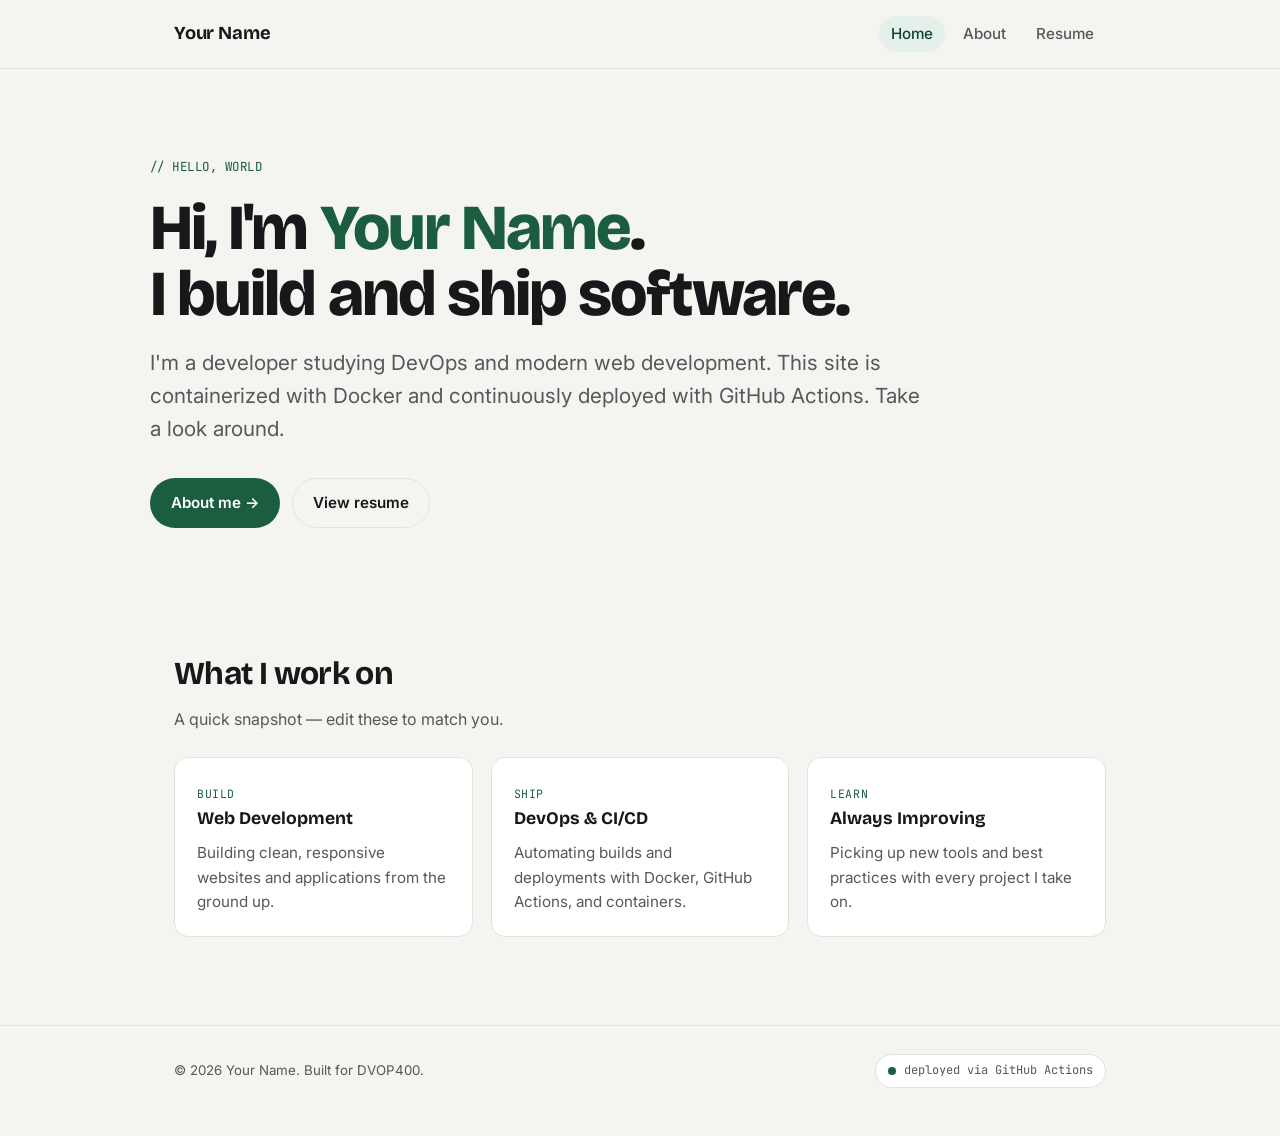
==== index.html @ b4d41445 "Add personal website, Dockerfile, and GitHub Actions workflow" ====
<!DOCTYPE html>
<html lang="en">
<head>
  <meta charset="UTF-8" />
  <meta name="viewport" content="width=device-width, initial-scale=1.0" />
  <title>Home — Your Name</title>
  <meta name="description" content="Personal website of Your Name." />
  <link rel="preconnect" href="https://fonts.googleapis.com" />
  <link rel="preconnect" href="https://fonts.gstatic.com" crossorigin />
  <link href="https://fonts.googleapis.com/css2?family=Bricolage+Grotesque:opsz,wght@12..96,600;12..96,700;12..96,800&family=Inter:wght@400;500;600&family=JetBrains+Mono:wght@400;500&display=swap" rel="stylesheet" />
  <link rel="stylesheet" href="css/styles.css" />
</head>
<body>
  <!-- ============ NAV (same on every page) ============ -->
  <nav class="nav">
    <div class="nav-inner">
      <!-- TODO: change "Your Name" everywhere to your real name -->
      <a class="brand" href="index.html">Your&nbsp;Name</a>
      <div class="nav-links">
        <a href="index.html" class="active">Home</a>
        <a href="about.html">About</a>
        <a href="resume.html">Resume</a>
      </div>
    </div>
  </nav>

  <!-- ============ HERO ============ -->
  <header class="hero wrap">
    <p class="eyebrow reveal">// hello, world</p>
    <!-- TODO: replace name + tagline -->
    <h1 class="reveal d1">Hi, I'm <span class="accent">Your Name</span>.<br />I build and ship software.</h1>
    <p class="lead reveal d2">
      I'm a developer studying DevOps and modern web development. This site is
      containerized with Docker and continuously deployed with GitHub Actions.
      Take a look around.
    </p>
    <div class="actions reveal d3">
      <a class="btn btn-primary" href="about.html">About me &rarr;</a>
      <a class="btn btn-ghost" href="resume.html">View resume</a>
    </div>
  </header>

  <!-- ============ WHAT I DO ============ -->
  <main class="wrap">
    <section>
      <h2 class="section-title">What I work on</h2>
      <p class="section-sub">A quick snapshot — edit these to match you.</p>
      <div class="grid">
        <div class="card">
          <span class="tag">build</span>
          <h3>Web Development</h3>
          <p>Building clean, responsive websites and applications from the ground up.</p>
        </div>
        <div class="card">
          <span class="tag">ship</span>
          <h3>DevOps &amp; CI/CD</h3>
          <p>Automating builds and deployments with Docker, GitHub Actions, and containers.</p>
        </div>
        <div class="card">
          <span class="tag">learn</span>
          <h3>Always Improving</h3>
          <p>Picking up new tools and best practices with every project I take on.</p>
        </div>
      </div>
    </section>
  </main>

  <!-- ============ FOOTER (signature) ============ -->
  <footer class="footer">
    <div class="footer-inner">
      <small>&copy; 2026 Your Name. Built for DVOP400.</small>
      <span class="deploy-badge"><span class="dot"></span> deployed via GitHub Actions</span>
    </div>
  </footer>
</body>
</html>
---- css/styles.css ----
/* =========================================================
   Personal site — shared styles
   Palette: warm neutral + deep forest accent
   Type: Bricolage Grotesque (display) / Inter (body) / JetBrains Mono (data)
   ========================================================= */

:root {
  --bg: #f4f4f1;
  --surface: #ffffff;
  --ink: #18181b;
  --muted: #57575c;
  --line: #e3e3dd;
  --accent: #1b5e3f;
  --accent-ink: #134231;
  --accent-soft: #e6f0ea;

  --display: "Bricolage Grotesque", "Segoe UI", system-ui, sans-serif;
  --body: "Inter", system-ui, -apple-system, "Segoe UI", sans-serif;
  --mono: "JetBrains Mono", ui-monospace, "SFMono-Regular", Menlo, monospace;

  --maxw: 980px;
  --radius: 14px;
}

* { box-sizing: border-box; }

html { scroll-behavior: smooth; }

body {
  margin: 0;
  font-family: var(--body);
  color: var(--ink);
  background: var(--bg);
  line-height: 1.6;
  -webkit-font-smoothing: antialiased;
}

a { color: var(--accent-ink); text-decoration: none; }
a:hover { text-decoration: underline; }

img { max-width: 100%; display: block; }

.wrap {
  max-width: var(--maxw);
  margin: 0 auto;
  padding: 0 24px;
}

/* ---------- Navigation ---------- */
.nav {
  position: sticky;
  top: 0;
  z-index: 10;
  background: rgba(244, 244, 241, 0.85);
  backdrop-filter: blur(8px);
  border-bottom: 1px solid var(--line);
}
.nav-inner {
  max-width: var(--maxw);
  margin: 0 auto;
  padding: 16px 24px;
  display: flex;
  align-items: center;
  justify-content: space-between;
  gap: 16px;
}
.brand {
  font-family: var(--display);
  font-weight: 700;
  font-size: 1.15rem;
  letter-spacing: -0.01em;
  color: var(--ink);
}
.brand:hover { text-decoration: none; }
.nav-links { display: flex; gap: 6px; }
.nav-links a {
  font-size: 0.95rem;
  font-weight: 500;
  color: var(--muted);
  padding: 6px 12px;
  border-radius: 999px;
  transition: background 0.15s ease, color 0.15s ease;
}
.nav-links a:hover { text-decoration: none; color: var(--ink); background: #ebebE5; }
.nav-links a.active { color: var(--accent-ink); background: var(--accent-soft); }

/* ---------- Hero ---------- */
.hero { padding: 88px 0 64px; }
.eyebrow {
  font-family: var(--mono);
  font-size: 0.78rem;
  letter-spacing: 0.04em;
  text-transform: uppercase;
  color: var(--accent);
  margin: 0 0 18px;
}
.hero h1 {
  font-family: var(--display);
  font-weight: 800;
  font-size: clamp(2.4rem, 6vw, 4rem);
  line-height: 1.02;
  letter-spacing: -0.03em;
  margin: 0 0 20px;
}
.hero h1 .accent { color: var(--accent); }
.lead {
  font-size: clamp(1.05rem, 2.2vw, 1.3rem);
  color: var(--muted);
  max-width: 60ch;
  margin: 0 0 32px;
}
.actions { display: flex; flex-wrap: wrap; gap: 12px; }

.btn {
  display: inline-flex;
  align-items: center;
  gap: 8px;
  font-family: var(--body);
  font-weight: 600;
  font-size: 0.95rem;
  padding: 12px 20px;
  border-radius: 999px;
  border: 1px solid transparent;
  cursor: pointer;
  transition: transform 0.12s ease, background 0.15s ease, border-color 0.15s ease;
}
.btn:hover { text-decoration: none; transform: translateY(-1px); }
.btn-primary { background: var(--accent); color: #fff; }
.btn-primary:hover { background: var(--accent-ink); }
.btn-ghost { background: transparent; color: var(--ink); border-color: var(--line); }
.btn-ghost:hover { border-color: var(--accent); color: var(--accent-ink); }

/* ---------- Sections ---------- */
section { padding: 8px 0; }
.section-title {
  font-family: var(--display);
  font-weight: 700;
  font-size: clamp(1.5rem, 3.5vw, 2rem);
  letter-spacing: -0.02em;
  margin: 48px 0 8px;
}
.section-sub { color: var(--muted); margin: 0 0 24px; }

/* ---------- Cards / grid ---------- */
.grid {
  display: grid;
  grid-template-columns: repeat(auto-fit, minmax(240px, 1fr));
  gap: 18px;
  margin: 24px 0 8px;
}
.card {
  background: var(--surface);
  border: 1px solid var(--line);
  border-radius: var(--radius);
  padding: 22px;
  transition: transform 0.15s ease, box-shadow 0.15s ease;
}
.card:hover {
  transform: translateY(-2px);
  box-shadow: 0 10px 30px -16px rgba(19, 66, 49, 0.35);
}
.card h3 {
  font-family: var(--display);
  font-weight: 700;
  font-size: 1.1rem;
  margin: 0 0 8px;
}
.card p { margin: 0; color: var(--muted); font-size: 0.95rem; }
.card .tag {
  font-family: var(--mono);
  font-size: 0.72rem;
  color: var(--accent);
  text-transform: uppercase;
  letter-spacing: 0.05em;
}

/* ---------- About ---------- */
.about {
  display: grid;
  grid-template-columns: 280px 1fr;
  gap: 40px;
  align-items: start;
  padding: 64px 0 24px;
}
.portrait {
  width: 100%;
  aspect-ratio: 1 / 1;
  border-radius: var(--radius);
  border: 1px solid var(--line);
  background: var(--accent-soft);
  object-fit: cover;
}
.about-body h1 {
  font-family: var(--display);
  font-weight: 800;
  font-size: clamp(2rem, 5vw, 3rem);
  letter-spacing: -0.03em;
  margin: 0 0 16px;
  line-height: 1.05;
}
.about-body p { color: #3a3a3e; margin: 0 0 16px; }
.chips { display: flex; flex-wrap: wrap; gap: 8px; margin-top: 20px; }
.chip {
  font-size: 0.82rem;
  font-weight: 500;
  padding: 6px 12px;
  border-radius: 999px;
  background: var(--accent-soft);
  color: var(--accent-ink);
}

/* ---------- Resume / timeline ---------- */
.resume-head { padding: 64px 0 8px; }
.resume-head h1 {
  font-family: var(--display);
  font-weight: 800;
  font-size: clamp(2rem, 5vw, 3rem);
  letter-spacing: -0.03em;
  margin: 0 0 8px;
}
.entry {
  border-left: 2px solid var(--line);
  padding: 4px 0 28px 24px;
  position: relative;
}
.entry::before {
  content: "";
  position: absolute;
  left: -7px;
  top: 8px;
  width: 12px;
  height: 12px;
  border-radius: 50%;
  background: var(--accent);
  border: 2px solid var(--bg);
}
.entry:last-child { padding-bottom: 4px; }
.entry .when {
  font-family: var(--mono);
  font-size: 0.78rem;
  color: var(--accent);
  letter-spacing: 0.03em;
}
.entry h3 {
  font-family: var(--display);
  font-weight: 700;
  font-size: 1.15rem;
  margin: 4px 0 2px;
}
.entry .org { color: var(--muted); font-weight: 500; margin: 0 0 8px; }
.entry ul { margin: 8px 0 0; padding-left: 18px; color: #3a3a3e; }
.entry li { margin-bottom: 4px; }

.skill-grid { display: flex; flex-wrap: wrap; gap: 8px; margin-top: 8px; }
.skill {
  font-family: var(--mono);
  font-size: 0.82rem;
  padding: 6px 12px;
  border: 1px solid var(--line);
  border-radius: 8px;
  background: var(--surface);
  color: var(--ink);
}

/* ---------- Footer (signature) ---------- */
.footer {
  margin-top: 72px;
  border-top: 1px solid var(--line);
  padding: 28px 0 48px;
}
.footer-inner {
  max-width: var(--maxw);
  margin: 0 auto;
  padding: 0 24px;
  display: flex;
  flex-wrap: wrap;
  align-items: center;
  justify-content: space-between;
  gap: 12px;
}
.footer small { color: var(--muted); }
.deploy-badge {
  font-family: var(--mono);
  font-size: 0.75rem;
  color: var(--muted);
  display: inline-flex;
  align-items: center;
  gap: 8px;
  padding: 6px 12px;
  border: 1px solid var(--line);
  border-radius: 999px;
  background: var(--surface);
}
.dot {
  width: 8px; height: 8px; border-radius: 50%;
  background: var(--accent);
  box-shadow: 0 0 0 0 rgba(27, 94, 63, 0.5);
  animation: pulse 2.4s infinite;
}
@keyframes pulse {
  0% { box-shadow: 0 0 0 0 rgba(27, 94, 63, 0.45); }
  70% { box-shadow: 0 0 0 7px rgba(27, 94, 63, 0); }
  100% { box-shadow: 0 0 0 0 rgba(27, 94, 63, 0); }
}

/* ---------- Entrance animation ---------- */
.reveal { opacity: 0; transform: translateY(12px); animation: rise 0.6s ease forwards; }
.reveal.d1 { animation-delay: 0.05s; }
.reveal.d2 { animation-delay: 0.12s; }
.reveal.d3 { animation-delay: 0.19s; }
@keyframes rise { to { opacity: 1; transform: translateY(0); } }

/* ---------- Focus visibility ---------- */
a:focus-visible, .btn:focus-visible {
  outline: 3px solid var(--accent);
  outline-offset: 2px;
  border-radius: 6px;
}

/* ---------- Responsive ---------- */
@media (max-width: 700px) {
  .about { grid-template-columns: 1fr; gap: 24px; }
  .portrait { max-width: 220px; }
  .nav-links a { padding: 6px 10px; font-size: 0.9rem; }
  .hero { padding: 56px 0 40px; }
}

@media (prefers-reduced-motion: reduce) {
  * { animation: none !important; transition: none !important; scroll-behavior: auto; }
  .reveal { opacity: 1; transform: none; }
}
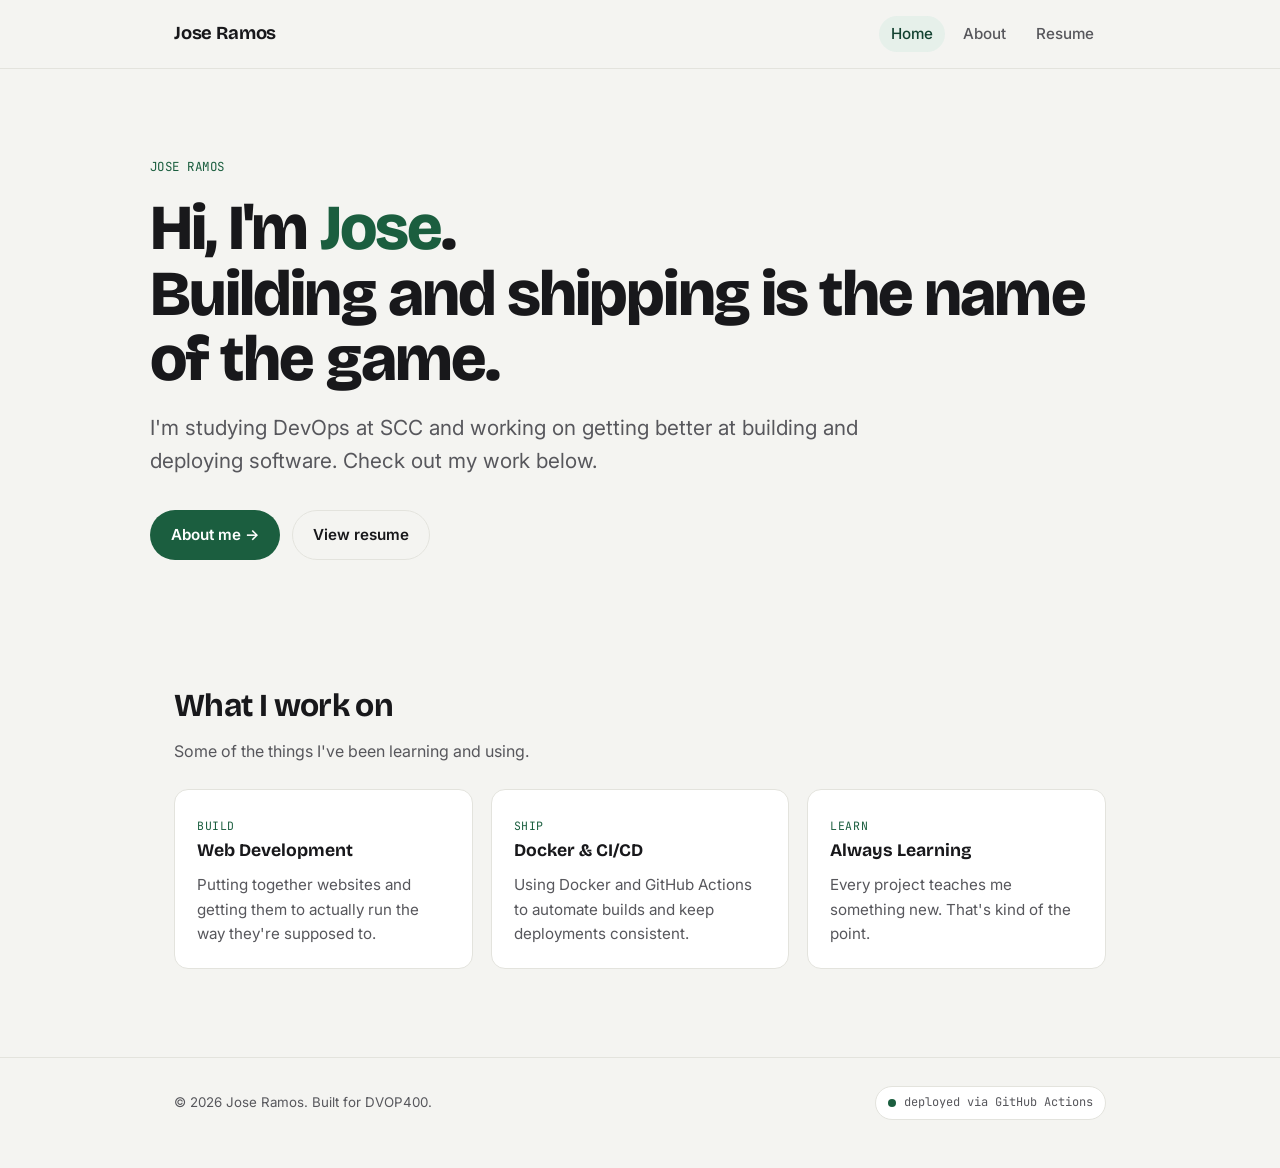
==== commit e4281627: "Update site with Jose Ramos content" ====
--- a/index.html
+++ b/index.html
@@ -3,19 +3,17 @@
 <head>
   <meta charset="UTF-8" />
   <meta name="viewport" content="width=device-width, initial-scale=1.0" />
-  <title>Home — Your Name</title>
-  <meta name="description" content="Personal website of Your Name." />
+  <title>Home — Jose Ramos</title>
+  <meta name="description" content="Personal website of Jose Ramos." />
   <link rel="preconnect" href="https://fonts.googleapis.com" />
   <link rel="preconnect" href="https://fonts.gstatic.com" crossorigin />
   <link href="https://fonts.googleapis.com/css2?family=Bricolage+Grotesque:opsz,wght@12..96,600;12..96,700;12..96,800&family=Inter:wght@400;500;600&family=JetBrains+Mono:wght@400;500&display=swap" rel="stylesheet" />
   <link rel="stylesheet" href="css/styles.css" />
 </head>
 <body>
-  <!-- ============ NAV (same on every page) ============ -->
   <nav class="nav">
     <div class="nav-inner">
-      <!-- TODO: change "Your Name" everywhere to your real name -->
-      <a class="brand" href="index.html">Your&nbsp;Name</a>
+      <a class="brand" href="index.html">Jose&nbsp;Ramos</a>
       <div class="nav-links">
         <a href="index.html" class="active">Home</a>
         <a href="about.html">About</a>
@@ -24,15 +22,12 @@
     </div>
   </nav>
 
-  <!-- ============ HERO ============ -->
   <header class="hero wrap">
-    <p class="eyebrow reveal">// hello, world</p>
-    <!-- TODO: replace name + tagline -->
-    <h1 class="reveal d1">Hi, I'm <span class="accent">Your Name</span>.<br />I build and ship software.</h1>
+    <p class="eyebrow reveal">Jose Ramos</p>
+    <h1 class="reveal d1">Hi, I'm <span class="accent">Jose</span>.<br />Building and shipping is the name of the game.</h1>
     <p class="lead reveal d2">
-      I'm a developer studying DevOps and modern web development. This site is
-      containerized with Docker and continuously deployed with GitHub Actions.
-      Take a look around.
+      I'm studying DevOps at SCC and working on getting better at building
+      and deploying software. Check out my work below.
     </p>
     <div class="actions reveal d3">
       <a class="btn btn-primary" href="about.html">About me &rarr;</a>
@@ -40,35 +35,33 @@
     </div>
   </header>
 
-  <!-- ============ WHAT I DO ============ -->
   <main class="wrap">
     <section>
       <h2 class="section-title">What I work on</h2>
-      <p class="section-sub">A quick snapshot — edit these to match you.</p>
+      <p class="section-sub">Some of the things I've been learning and using.</p>
       <div class="grid">
         <div class="card">
           <span class="tag">build</span>
           <h3>Web Development</h3>
-          <p>Building clean, responsive websites and applications from the ground up.</p>
+          <p>Putting together websites and getting them to actually run the way they're supposed to.</p>
         </div>
         <div class="card">
           <span class="tag">ship</span>
-          <h3>DevOps &amp; CI/CD</h3>
-          <p>Automating builds and deployments with Docker, GitHub Actions, and containers.</p>
+          <h3>Docker &amp; CI/CD</h3>
+          <p>Using Docker and GitHub Actions to automate builds and keep deployments consistent.</p>
         </div>
         <div class="card">
           <span class="tag">learn</span>
-          <h3>Always Improving</h3>
-          <p>Picking up new tools and best practices with every project I take on.</p>
+          <h3>Always Learning</h3>
+          <p>Every project teaches me something new. That's kind of the point.</p>
         </div>
       </div>
     </section>
   </main>
 
-  <!-- ============ FOOTER (signature) ============ -->
   <footer class="footer">
     <div class="footer-inner">
-      <small>&copy; 2026 Your Name. Built for DVOP400.</small>
+      <small>&copy; 2026 Jose Ramos. Built for DVOP400.</small>
       <span class="deploy-badge"><span class="dot"></span> deployed via GitHub Actions</span>
     </div>
   </footer>
